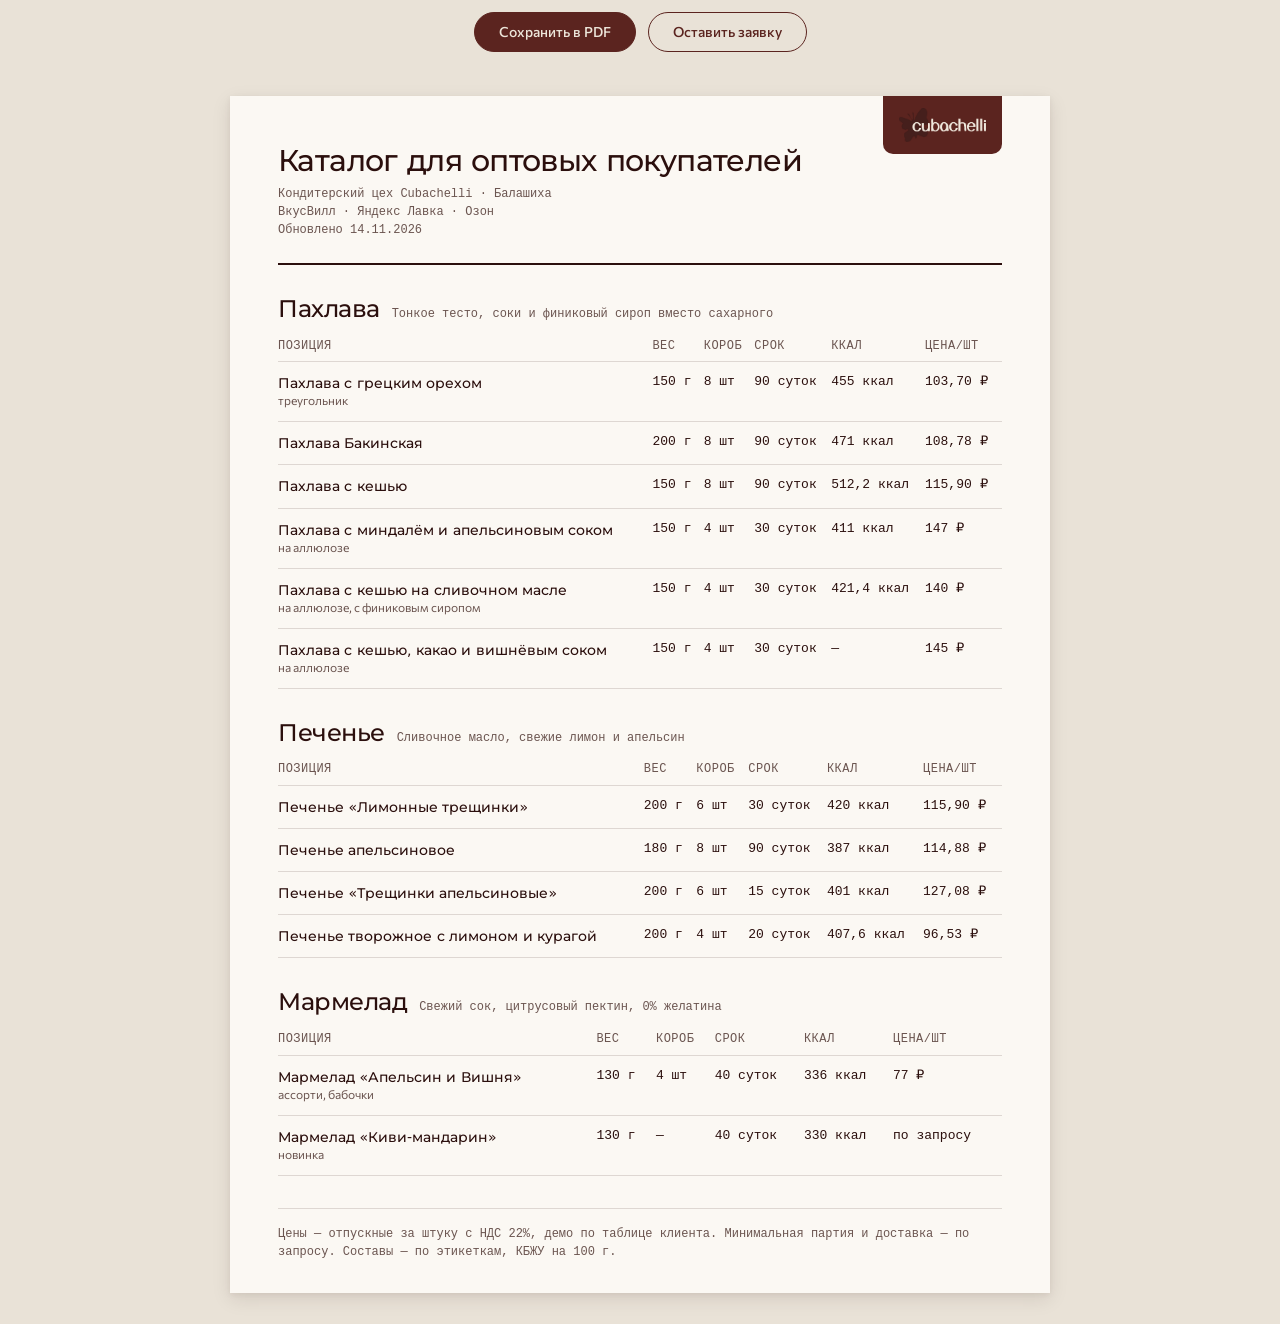
==== catalog.html @ 95d5a3da "Демо-сайт Cubachelli: опт пахлавы, печенья и мармелада Одностраничник для оптовиков: бабочка на перв" ====
<!doctype html>
<html lang="ru">
<head>
<meta charset="utf-8">
<meta name="viewport" content="width=device-width, initial-scale=1">
<title>Каталог Cubachelli — опт</title>
<meta name="robots" content="noindex, nofollow">
<link rel="stylesheet" href="css/style.css?v=1">
<style>
  /* Каталог для печати и PDF: собирается из того же data.js, что и сайт */
  body{background:#e9e2d7}
  .sheet{max-width:820px;margin:var(--s6) auto;background:var(--paper);box-shadow:var(--sh-2);padding:var(--s7) var(--s7) var(--s6)}
  .cat-head{display:flex;justify-content:space-between;align-items:flex-start;gap:var(--s5);padding-bottom:var(--s5);border-bottom:2px solid var(--ink);margin-bottom:var(--s5)}
  .cat-logo{background:var(--wine);padding:var(--s3) var(--s4);border-radius:0 0 10px 10px;margin-top:calc(-1 * var(--s7))}
  .cat-logo img{height:34px;width:auto}
  .cat-head h1{font-size:30px;line-height:1.1;margin-bottom:var(--s2)}
  .cat-head p{font:400 12px/1.5 var(--f-mono);color:var(--muted)}
  .cat-group{margin-top:var(--s6);break-inside:avoid-page}
  .cat-group h2{font-size:24px;display:flex;align-items:baseline;gap:var(--s3);margin-bottom:var(--s2)}
  .cat-group h2 small{font:400 12px/1.4 var(--f-mono);color:var(--muted);letter-spacing:0}
  table{width:100%;border-collapse:collapse;font-size:13px}
  th{font:500 12px/1.2 var(--f-mono);letter-spacing:.04em;text-transform:uppercase;color:var(--muted);text-align:left;padding:var(--s2) var(--s2) var(--s2) 0;border-bottom:1px solid var(--line)}
  td{padding:var(--s3) var(--s2) var(--s3) 0;border-bottom:1px solid var(--line);vertical-align:top}
  td.n{font:500 14px/1.3 var(--f-display)} td.n small{display:block;font:400 12px/1.4 var(--f-text);color:var(--muted)}
  td.m{font:400 13px/1.3 var(--f-mono);white-space:nowrap}
  .cat-foot{margin-top:var(--s6);padding-top:var(--s4);border-top:1px solid var(--line);font:400 12px/1.5 var(--f-mono);color:var(--muted)}
  .bar{position:sticky;top:0;z-index:5;display:flex;gap:var(--s3);justify-content:center;padding:var(--s3);background:rgba(233,226,215,.92);backdrop-filter:blur(8px)}
  @media (max-width:640px){.sheet{margin:0;padding:var(--s7) var(--s4) var(--s5)} td.hide-s,th.hide-s{display:none}}
  @media print{
    @page{size:A4;margin:12mm}
    body{background:#fff}.bar{display:none}.sheet{box-shadow:none;margin:0;max-width:none;padding:0}
    .cat-logo{margin-top:0;-webkit-print-color-adjust:exact;print-color-adjust:exact}
  }
</style>
</head>
<body>
<div class="bar"><button class="btn btn--small" type="button" onclick="print()">Сохранить в PDF</button><a class="btn btn--small btn--ghost" href="index.html#zayavka">Оставить заявку</a></div>
<main class="sheet">
  <header class="cat-head">
    <div>
      <h1>Каталог для оптовых покупателей</h1>
      <p>Кондитерский цех Cubachelli · Балашиха<br>ВкусВилл · Яндекс Лавка · Озон<br>Обновлено <span data-updated></span></p>
    </div>
    <div class="cat-logo"><img src="img/logo-cubachelli.webp" width="977" height="382" alt="Cubachelli"></div>
  </header>
  <div id="cat"></div>
  <p class="cat-foot">Цены — отпускные за штуку с НДС 22%, демо по таблице клиента. Минимальная партия и доставка — по запросу. Составы — по этикеткам, КБЖУ на 100 г.</p>
</main>
<script src="js/data.js?v=2"></script>
<script>
(() => {
  const D = window.CB_DATA, esc = s => String(s).replace(/[&<>"]/g, c => ({'&':'&amp;','<':'&lt;','>':'&gt;','"':'&quot;'}[c]));
  const rub = n => n ? n.toLocaleString('ru-RU',{minimumFractionDigits:n%1?2:0,maximumFractionDigits:2}) + ' ₽' : 'по запросу';
  document.querySelectorAll('[data-updated]').forEach(e => e.textContent = D.updated);
  document.getElementById('cat').innerHTML = D.groups.map(g => {
    const rows = D.products.filter(p => p.group === g.id).map(p => `<tr>
      <td class="n">${esc(p.name)}${p.sub ? `<small>${esc(p.sub)}</small>` : ''}</td>
      <td class="m">${esc(p.weight)}</td><td class="m">${p.box ? p.box + ' шт' : '—'}</td><td class="m">${esc(p.shelf)}</td>
      <td class="m hide-s">${esc(p.kbju ? p.kbju.split(' · ').pop() : '—')}</td><td class="m">${rub(p.price)}</td></tr>`).join('');
    return `<section class="cat-group"><h2>${esc(g.name)} <small>${esc(g.note)}</small></h2>
      <table><thead><tr><th>Позиция</th><th>Вес</th><th>Короб</th><th>Срок</th><th class="hide-s">ккал</th><th>Цена/шт</th></tr></thead><tbody>${rows}</tbody></table></section>`;
  }).join('');
})();
</script>
</body>
</html>
---- css/style.css ----
/* Cubachelli — демо. Система: бумага-крем + одно «чернило» бордо бренда + крафт.
   Шрифты: Montserrat (заголовки, геометрия как у логотипа), Commissioner (текст), IBM Plex Mono (этикетки, вес, цены). */

@font-face{font-family:"MA";src:url(../fonts/montserrat-cyrillic-500-normal.woff2) format("woff2");font-weight:500;font-style:normal;font-display:swap;unicode-range:U+0301,U+0400-045F,U+0490-0491,U+04B0-04B1,U+2116}
@font-face{font-family:"MA";src:url(../fonts/montserrat-latin-500-normal.woff2) format("woff2");font-weight:500;font-style:normal;font-display:swap;unicode-range:U+0000-00FF,U+0131,U+0152-0153,U+02BB-02BC,U+02C6,U+02DA,U+02DC,U+2000-206F,U+20AC,U+2122,U+2191,U+2193,U+2212,U+2215,U+FEFF,U+FFFD}
@font-face{font-family:"MA";src:url(../fonts/montserrat-cyrillic-600-normal.woff2) format("woff2");font-weight:600;font-style:normal;font-display:swap;unicode-range:U+0301,U+0400-045F,U+0490-0491,U+04B0-04B1,U+2116}
@font-face{font-family:"MA";src:url(../fonts/montserrat-latin-600-normal.woff2) format("woff2");font-weight:600;font-style:normal;font-display:swap;unicode-range:U+0000-00FF,U+0131,U+0152-0153,U+02BB-02BC,U+02C6,U+02DA,U+02DC,U+2000-206F,U+20AC,U+2122,U+2191,U+2193,U+2212,U+2215,U+FEFF,U+FFFD}
@font-face{font-family:"MA";src:url(../fonts/montserrat-cyrillic-500-italic.woff2) format("woff2");font-weight:500;font-style:italic;font-display:swap;unicode-range:U+0301,U+0400-045F,U+0490-0491,U+04B0-04B1,U+2116}
@font-face{font-family:"MA";src:url(../fonts/montserrat-latin-500-italic.woff2) format("woff2");font-weight:500;font-style:italic;font-display:swap;unicode-range:U+0000-00FF,U+0131,U+0152-0153,U+02BB-02BC,U+02C6,U+02DA,U+02DC,U+2000-206F,U+20AC,U+2122,U+2191,U+2193,U+2212,U+2215,U+FEFF,U+FFFD}
@font-face{font-family:"CM";src:url(../fonts/commissioner-cyrillic-400-normal.woff2) format("woff2");font-weight:400;font-display:swap;unicode-range:U+0301,U+0400-045F,U+0490-0491,U+04B0-04B1,U+2116}
@font-face{font-family:"CM";src:url(../fonts/commissioner-latin-400-normal.woff2) format("woff2");font-weight:400;font-display:swap;unicode-range:U+0000-00FF,U+0131,U+0152-0153,U+02BB-02BC,U+02C6,U+02DA,U+02DC,U+2000-206F,U+20AC,U+2122,U+2191,U+2193,U+2212,U+2215,U+FEFF,U+FFFD}
@font-face{font-family:"CM";src:url(../fonts/commissioner-cyrillic-500-normal.woff2) format("woff2");font-weight:500;font-display:swap;unicode-range:U+0301,U+0400-045F,U+0490-0491,U+04B0-04B1,U+2116}
@font-face{font-family:"CM";src:url(../fonts/commissioner-latin-500-normal.woff2) format("woff2");font-weight:500;font-display:swap;unicode-range:U+0000-00FF,U+0131,U+0152-0153,U+02BB-02BC,U+02C6,U+02DA,U+02DC,U+2000-206F,U+20AC,U+2122,U+2191,U+2193,U+2212,U+2215,U+FEFF,U+FFFD}
@font-face{font-family:"PM";src:url(../fonts/ibm-plex-mono-cyrillic-400-normal.woff2) format("woff2");font-weight:400;font-display:swap;unicode-range:U+0301,U+0400-045F,U+0490-0491,U+04B0-04B1,U+2116}
@font-face{font-family:"PM";src:url(../fonts/ibm-plex-mono-latin-400-normal.woff2) format("woff2");font-weight:400;font-display:swap;unicode-range:U+0000-00FF,U+0131,U+0152-0153,U+02BB-02BC,U+02C6,U+02DA,U+02DC,U+2000-206F,U+20AC,U+2122,U+2191,U+2193,U+2212,U+2215,U+FEFF,U+FFFD}
@font-face{font-family:"PM";src:url(../fonts/ibm-plex-mono-cyrillic-500-normal.woff2) format("woff2");font-weight:500;font-display:swap;unicode-range:U+0301,U+0400-045F,U+0490-0491,U+04B0-04B1,U+2116}
@font-face{font-family:"PM";src:url(../fonts/ibm-plex-mono-latin-500-normal.woff2) format("woff2");font-weight:500;font-display:swap;unicode-range:U+0000-00FF,U+0131,U+0152-0153,U+02BB-02BC,U+02C6,U+02DA,U+02DC,U+2000-206F,U+20AC,U+2122,U+2191,U+2193,U+2212,U+2215,U+FEFF,U+FFFD}

:root{
  /* цвет: бумага, чернило, крафт. Акцент один — бордо бренда */
  --bg:#f3ede4; --paper:#fbf8f3; --kraft:#cdb08a; --kraft-dim:#e4d4bd;
  --ink:#2b0f0d; --muted:#6b5550; --line:rgba(43,15,13,.14);
  --wine:#5b241f; --wine-hover:#6e2d27; --wine-deep:#2e0b09;
  --cream:#ece5d9; --cream-dim:rgba(236,229,217,.74); --cream-line:rgba(236,229,217,.18);

  --s1:4px; --s2:8px; --s3:12px; --s4:16px; --s5:24px; --s6:32px; --s7:48px; --s8:64px; --s9:96px; --s10:160px;
  --m-x:clamp(16px,4vw,48px); --gap:clamp(12px,1.6vw,24px); --wrap:1240px;

  --r-card:14px; --r-btn:999px;
  --sh-1:0 1px 2px rgba(43,15,13,.06),0 2px 8px rgba(43,15,13,.05);
  --sh-2:0 6px 18px rgba(43,15,13,.10),0 2px 6px rgba(43,15,13,.06);
  --sh-3:0 24px 48px rgba(43,15,13,.18);

  --f-display:"MA","Montserrat",system-ui,sans-serif;
  --f-text:"CM","Commissioner",system-ui,-apple-system,"Segoe UI",sans-serif;
  --f-mono:"PM","IBM Plex Mono",ui-monospace,"Consolas",monospace;
  --t-h1:clamp(34px,4.2vw,58px); --t-h2:clamp(28px,3.6vw,50px); --t-body:clamp(16px,1.1vw,18px);

  --e:cubic-bezier(.22,.61,.36,1); --d-fast:150ms; --d-base:250ms; --d-slow:500ms;
}

*,*::before,*::after{box-sizing:border-box}
html{-webkit-text-size-adjust:100%;scroll-behavior:smooth;scroll-padding-top:80px}
body{margin:0;background:var(--bg);color:var(--ink);font:400 var(--t-body)/1.6 var(--f-text);-webkit-font-smoothing:antialiased;overflow-x:hidden}
img,video{display:block;max-width:100%}
a{color:inherit}
button{font:inherit;color:inherit;cursor:pointer}
h1,h2,h3{font-family:var(--f-display);font-weight:500;margin:0;letter-spacing:-.02em;text-wrap:balance}
h2{font-size:var(--t-h2);line-height:1.06}
h2 em,h1 em{font-style:italic;color:var(--wine)}
p{margin:0}
.defs{position:absolute;width:0;height:0;overflow:hidden}
.wrap{max-width:var(--wrap);margin:0 auto;padding:0 var(--m-x)}
.kicker{font:500 12px/1.4 var(--f-mono);letter-spacing:.08em;text-transform:uppercase;color:var(--muted);margin-bottom:var(--s4)}
.kicker--light{color:var(--cream-dim)}
.sec-head{margin-bottom:var(--s7)}
.sec-head--row{display:flex;flex-wrap:wrap;gap:var(--s4) var(--s6);align-items:flex-end;justify-content:space-between}
:focus-visible{outline:2px solid var(--wine);outline-offset:3px;border-radius:6px}

/* знак-бабочка из логотипа, окрашивается цветом текста */
.mark{display:inline-block;width:1.05em;height:1.15em;vertical-align:-.2em;margin-right:.45em;background:currentColor;
  -webkit-mask:url(../img/mark.png) center/contain no-repeat;mask:url(../img/mark.png) center/contain no-repeat}

/* кнопки */
.btn{display:inline-flex;align-items:center;justify-content:center;gap:var(--s2);min-height:52px;padding:0 var(--s6);border-radius:var(--r-btn);
  background:var(--wine);color:var(--cream);border:1px solid var(--wine);font:500 16px/1 var(--f-text);text-decoration:none;
  transition:background var(--d-base) var(--e),transform var(--d-fast) var(--e),box-shadow var(--d-base) var(--e)}
.btn:hover{background:var(--wine-hover);box-shadow:var(--sh-2)}
.btn:active{transform:translateY(1px)}
.btn--ghost{background:transparent;color:var(--wine)}
.btn--ghost:hover{background:rgba(91,36,31,.07);box-shadow:none}
.btn--small{min-height:40px;padding:0 var(--s5);font-size:14px}
.btn--light{background:var(--cream);color:var(--wine);border-color:var(--cream)}
.btn--light:hover{background:#fff}
.btn--wide{width:100%}

/* шапка: логотип висит ярлыком, как этикетка на крафт-коробке */
.top{position:sticky;top:0;z-index:40;background:rgba(243,237,228,.86);-webkit-backdrop-filter:saturate(1.2) blur(12px);backdrop-filter:saturate(1.2) blur(12px);border-bottom:1px solid transparent;transition:border-color var(--d-base)}
.top.is-scrolled{border-bottom-color:var(--line)}
.top__in{max-width:var(--wrap);margin:0 auto;padding:0 var(--m-x);height:68px;display:flex;align-items:center;gap:var(--s5)}
.label-logo{align-self:flex-start;background:var(--wine);padding:var(--s5) var(--s4) var(--s3);border-radius:0 0 10px 10px;box-shadow:var(--sh-1)}
.label-logo img{height:40px;width:auto}
.nav{display:none;gap:var(--s6);margin-left:auto}
.nav a{font:500 15px/1 var(--f-text);text-decoration:none;color:var(--ink);padding:var(--s2) 0;background:linear-gradient(var(--wine),var(--wine)) 0 100%/0 1px no-repeat;transition:background-size var(--d-base) var(--e)}
.nav a:hover{background-size:100% 1px}
.top .btn--small{margin-left:auto;white-space:nowrap}
@media (max-width:420px){
  .label-logo{padding:var(--s4) var(--s3) var(--s2)}
  .label-logo img{height:32px}
  .top .btn--small{padding:0 var(--s4)}
  .hero{padding-top:var(--s4);gap:var(--s5)}
}
.burger{display:inline-grid;place-content:center;gap:6px;width:44px;height:44px;border:0;background:none;padding:0}
.burger span{display:block;width:22px;height:1.5px;background:var(--ink);transition:transform var(--d-base) var(--e)}
.burger[aria-expanded="true"] span:first-child{transform:translateY(3.75px) rotate(45deg)}
.burger[aria-expanded="true"] span:last-child{transform:translateY(-3.75px) rotate(-45deg)}
.mnav{display:grid;padding:var(--s2) var(--m-x) var(--s5);border-top:1px solid var(--line)}
.mnav[hidden]{display:none}
.mnav a{padding:var(--s4) 0;border-bottom:1px solid var(--line);font:500 20px/1.2 var(--f-display);text-decoration:none}
@media (min-width:960px){
  .nav{display:flex}
  .top .btn--small{margin-left:var(--s5)}
  .burger,.mnav{display:none!important}
}

/* первый экран */
.hero{max-width:var(--wrap);margin:0 auto;padding:var(--s5) var(--m-x) var(--s8);display:grid;gap:var(--s6)}
.hero__wing{order:-1;margin:0;position:relative;padding-bottom:var(--s5)}
.wing{clip-path:url(#wing);aspect-ratio:5/5.4;background:var(--wine)}
.wing--r{clip-path:url(#wing-r)}
.wing img,.wing video{width:100%;height:100%;object-fit:cover}
/* бабочка: большое крыло с фото + малое бордовое крыло, как знак в логотипе */
.fly{position:relative;width:min(54%,300px);margin:0 12% 0 auto;filter:drop-shadow(0 18px 28px rgba(43,15,13,.18))}
@media (min-width:600px){.fly{width:min(62%,420px);margin-right:8%}}
.fly::before{content:"";position:absolute;width:55%;aspect-ratio:5/5.4;left:-30.2%;top:28.3%;background:var(--wine);clip-path:url(#wing-r)}
.fly .wing{position:relative}
.hero__cap{position:absolute;left:50%;bottom:0;transform:translateX(-50%);white-space:nowrap;background:var(--paper);color:var(--wine);
  font:500 12px/1 var(--f-mono);letter-spacing:.08em;text-transform:uppercase;padding:var(--s3) var(--s4);border-radius:var(--r-btn);box-shadow:var(--sh-2)}
.hero__title{font-size:var(--t-h1);line-height:1.02;font-weight:500;margin-bottom:var(--s5);text-wrap:pretty;max-width:13em}
.hero__lead{font-size:clamp(17px,1.35vw,20px);color:var(--muted);max-width:34em;margin-bottom:var(--s6)}
.hero__cta{display:flex;flex-wrap:wrap;gap:var(--s3);margin-bottom:var(--s7)}
.hero__cta .btn{flex:1 1 220px}
.hero__facts{display:grid;grid-template-columns:repeat(3,1fr);margin:0;border-top:1px solid var(--line)}
.hero__facts div{padding:var(--s4) var(--s3) 0 0}
.hero__facts div+div{padding-left:var(--s4);border-left:1px solid var(--line)}
.hero__facts dt{font:400 11px/1.3 var(--f-mono);letter-spacing:.08em;text-transform:uppercase;color:var(--muted)}
.hero__facts dd{margin:var(--s1) 0 0;font:500 clamp(17px,1.6vw,22px)/1.2 var(--f-display)}
@media (min-width:960px){
  .hero{grid-template-columns:1.05fr .95fr;align-items:center;gap:var(--s8);min-height:calc(100svh - 68px);padding-top:var(--s6);padding-bottom:var(--s8)}
  .hero__wing{order:0}
  .fly{width:min(80%,520px);margin-right:4%}
  .hero__cta .btn{flex:0 0 auto}
}

/* бегущая лента фактов */
.ticker{background:var(--wine);color:var(--cream);overflow:hidden;padding:var(--s4) 0;border-block:1px solid var(--wine-deep)}
.ticker__track{display:flex;width:max-content;animation:tick 48s linear infinite}
.ticker:hover .ticker__track{animation-play-state:paused}
.ticker span{font:500 13px/1 var(--f-mono);letter-spacing:.1em;text-transform:uppercase;white-space:nowrap;display:inline-flex;align-items:center}
.ticker span::after{content:"";width:14px;height:15px;margin:0 var(--s6);background:var(--kraft);-webkit-mask:url(../img/mark.png) center/contain no-repeat;mask:url(../img/mark.png) center/contain no-repeat}
@keyframes tick{to{transform:translateX(-50%)}}

/* сети: полочные ценники */
.proof{padding:var(--s9) 0}
.tags{display:grid;grid-template-columns:1fr;gap:var(--gap)}
@media (min-width:600px){.tags{grid-template-columns:repeat(2,1fr)}}
@media (min-width:1100px){.tags{grid-template-columns:repeat(4,1fr)}}
.tag{position:relative;display:flex;flex-direction:column;gap:var(--s1);padding:var(--s6) var(--s5) var(--s5);background:var(--paper);border-radius:var(--r-card);text-decoration:none;box-shadow:var(--sh-1);
  transition:transform var(--d-base) var(--e),box-shadow var(--d-base) var(--e)}
.tag::before{content:"";position:absolute;top:12px;left:var(--s5);right:var(--s5);height:2px;background:radial-gradient(circle,var(--line) 1px,transparent 1.4px) 0 0/8px 2px repeat-x}
a.tag:hover{transform:translateY(-3px);box-shadow:var(--sh-2)}
.tag__shop{font:500 12px/1.3 var(--f-mono);letter-spacing:.08em;text-transform:uppercase;color:var(--wine);margin-bottom:var(--s3)}
.tag__num,.tag__big{font:500 clamp(48px,5vw,64px)/1 var(--f-display);letter-spacing:-.03em;color:var(--ink)}
.tag__num::after{content:"★";font-size:.36em;vertical-align:.95em;margin-left:.15em;color:var(--wine)}
.tag__meta{font:400 12px/1.4 var(--f-mono);color:var(--muted)}
.tag__name{margin-top:var(--s4);padding-top:var(--s4);border-top:1px solid var(--line);font-size:15px;line-height:1.45}
.tag__go{margin-top:auto;padding-top:var(--s4);font:500 13px/1 var(--f-text);color:var(--wine)}

/* кто мы */
.story{background:var(--wine);color:var(--cream);padding:var(--s9) 0}
.story__in{display:grid;gap:var(--s7)}
.story__media{margin:0;max-width:440px;width:100%;justify-self:center}
.story__media img{width:100%;aspect-ratio:4/5;object-fit:cover;object-position:50% 88%;border-radius:var(--r-card)}
.line-card[data-line="marmelad"] img{object-position:50% 85%}
.story__media figcaption{margin-top:var(--s3);font:400 12px/1.4 var(--f-mono);letter-spacing:.04em;color:var(--cream-dim)}

.quote{margin:0 0 var(--s7)}
.quote p{font:500 clamp(20px,2vw,28px)/1.38 var(--f-display);letter-spacing:-.01em;margin-bottom:var(--s4)}
.quote p+p{color:var(--cream-dim)}
.quote footer{font:400 13px/1.4 var(--f-mono);letter-spacing:.02em;color:var(--cream-dim);margin-top:var(--s5)}
.story__facts{list-style:none;margin:0;padding:0;display:grid;gap:var(--s4)}
.story__facts li{padding-top:var(--s4);border-top:1px solid var(--cream-line);color:var(--cream-dim);font-size:16px}
.story__facts b{display:block;color:var(--cream);font:500 18px/1.3 var(--f-display);margin-bottom:var(--s1)}
@media (min-width:960px){
  .story__in{grid-template-columns:.8fr 1.2fr;align-items:center;gap:var(--s9)}
  .story__facts{grid-template-columns:1fr 1fr;gap:var(--s6)}
}

/* ассортимент */
.catalog{padding:var(--s9) 0}
.link-pdf{font:500 15px/1.3 var(--f-text);color:var(--wine);text-decoration:none;border-bottom:1px solid rgba(91,36,31,.35);padding-bottom:2px}
.link-pdf:hover{border-bottom-color:var(--wine)}
.groups{display:flex;gap:var(--s2);overflow-x:auto;scroll-padding-inline:var(--m-x);scrollbar-width:none;margin:0 calc(-1 * var(--m-x)) var(--s6);padding:0 var(--m-x) var(--s1)}
.groups::-webkit-scrollbar{display:none}
.groups button{flex:0 0 auto;min-height:44px;padding:0 var(--s5);border-radius:var(--r-btn);border:1px solid var(--line);background:transparent;font:500 13px/1 var(--f-mono);letter-spacing:.06em;text-transform:uppercase;transition:background var(--d-base),color var(--d-base),border-color var(--d-base)}
.groups button:hover{border-color:var(--wine)}
.groups button[aria-selected="true"]{background:var(--wine);color:var(--cream);border-color:var(--wine)}
.lines{display:grid;gap:var(--gap);margin-bottom:var(--gap)}
.lines:empty,.lines.is-empty{display:none}
.line-card{margin:0;position:relative;border-radius:var(--r-card);overflow:hidden;min-height:220px;background:var(--wine)}
.line-card img{position:absolute;inset:0;width:100%;height:100%;object-fit:cover}
.line-card figcaption{position:absolute;left:0;right:0;bottom:0;padding:var(--s7) var(--s5) var(--s5);color:var(--cream);font-size:15px;line-height:1.45;background:linear-gradient(transparent,rgba(46,11,9,.82))}
.line-card figcaption b{display:block;font:500 clamp(26px,2.6vw,36px)/1.05 var(--f-display);letter-spacing:-.02em;margin-bottom:var(--s1)}
.line-card[hidden]{display:none}
@media (min-width:700px){.lines{grid-template-columns:1.25fr .75fr}.lines.is-single{grid-template-columns:1fr}.line-card{min-height:300px}}

.grid{display:grid;grid-template-columns:1fr;gap:var(--gap)}
@media (min-width:600px){.grid{grid-template-columns:repeat(2,1fr)}}
@media (min-width:1000px){.grid{grid-template-columns:repeat(3,1fr)}}
.grid__note{margin-top:var(--s5);font:400 13px/1.5 var(--f-mono);color:var(--muted)}

/* этикетка товара: лицо и оборот в одной ячейке */
.label{position:relative;perspective:1400px}
.label__face{height:100%;display:flex;flex-direction:column;background:var(--paper);border-radius:var(--r-card);padding:var(--s5);box-shadow:var(--sh-1);
  backface-visibility:hidden;-webkit-backface-visibility:hidden;transition:transform var(--d-slow) var(--e),box-shadow var(--d-base) var(--e);position:relative}
.label__face::before{content:"";position:absolute;inset:6px;border:1px dashed rgba(43,15,13,.12);border-radius:10px;pointer-events:none}
.label__back{position:absolute;inset:0;overflow:auto;overscroll-behavior:contain;transform:rotateY(180deg)}
.label.is-flipped .label__front{transform:rotateY(-180deg)}
.label.is-flipped .label__back{transform:rotateY(0)}
.label:hover .label__face{box-shadow:var(--sh-2)}
.label__top{display:flex;justify-content:space-between;align-items:center;gap:var(--s3);font:500 11px/1.3 var(--f-mono);letter-spacing:.08em;text-transform:uppercase;color:var(--muted);margin-bottom:var(--s5)}
.label__brand{display:inline-flex;align-items:center;color:var(--wine)}
.label__tag{background:var(--wine);color:var(--cream);padding:5px 9px;border-radius:var(--r-btn);letter-spacing:.04em;white-space:nowrap}
.label__name{font:500 clamp(21px,1.7vw,24px)/1.15 var(--f-display);letter-spacing:-.015em}
.label__sub{font:500 italic 15px/1.3 var(--f-display);color:var(--wine);margin-top:var(--s1)}
.label__line{margin-top:var(--s3);color:var(--muted);font-size:15px;line-height:1.5}
.spec{display:grid;grid-template-columns:repeat(3,1fr);margin:var(--s5) 0 var(--s4);border-block:1px solid var(--line)}
.spec div{padding:var(--s3) var(--s2) var(--s3) 0}
.spec div+div{padding-left:var(--s3);border-left:1px solid var(--line)}
.spec dt{font:400 12px/1.2 var(--f-mono);letter-spacing:.03em;text-transform:uppercase;color:var(--muted)}
.spec dd{margin:var(--s1) 0 0;font:500 15px/1.2 var(--f-mono)}
.label__price{font:500 15px/1.3 var(--f-mono);margin-top:auto;margin-bottom:var(--s4)}
.label__price small{font-size:12px;color:var(--muted);margin-left:var(--s1)}
.label__actions{display:grid;grid-template-columns:1fr 1fr;gap:var(--s2)}
.label__actions button{min-height:44px;border-radius:var(--r-btn);border:1px solid var(--wine);background:transparent;color:var(--wine);font:500 14px/1 var(--f-text);transition:background var(--d-base),color var(--d-base)}
.label__actions button:hover{background:rgba(91,36,31,.07)}
.label__actions .add{background:var(--wine);color:var(--cream)}
.label__actions .add:hover{background:var(--wine-hover)}
.label__actions .add.is-in{background:var(--kraft-dim);color:var(--ink);border-color:var(--kraft)}
.label__back h4{margin:0 0 var(--s2);font:500 11px/1.3 var(--f-mono);letter-spacing:.08em;text-transform:uppercase;color:var(--muted)}
.label__back p{font-size:13.5px;line-height:1.5;margin-bottom:var(--s4)}
.label__back .kb{font:500 13px/1.4 var(--f-mono)}
.label__back a{color:var(--wine);font-size:14px}
.label__back .label__actions{margin-top:auto}

/* фраза с открытки */
.phrase{padding:var(--s9) var(--m-x);text-align:center;background:var(--paper)}
.phrase p{max-width:22em;margin:0 auto;font:500 italic clamp(24px,3.2vw,42px)/1.25 var(--f-display);color:var(--wine);letter-spacing:-.015em;text-wrap:balance}
.phrase .mark{display:block;margin:0 auto var(--s5);width:34px;height:37px}
.phrase small{display:block;margin-top:var(--s5);font:400 12px/1.4 var(--f-mono);letter-spacing:.02em;color:var(--muted)}

/* производство */
.make{padding:var(--s9) 0;background:var(--paper)}
.steps{display:grid;grid-auto-flow:column;grid-auto-columns:78%;gap:var(--gap);overflow-x:auto;scroll-snap-type:x mandatory;scroll-padding-inline:var(--m-x);scrollbar-width:none;margin:0 calc(-1 * var(--m-x));padding:0 var(--m-x) var(--s2)}
.steps::-webkit-scrollbar{display:none}
.step{margin:0;scroll-snap-align:start}
.step__v{aspect-ratio:4/5;border-radius:var(--r-card);overflow:hidden;background:var(--kraft-dim)}
.step__v video{width:100%;height:100%;object-fit:cover}
.step figcaption{padding-top:var(--s4);font-size:15px;color:var(--muted);line-height:1.5}
.step figcaption b{display:block;font:500 20px/1.2 var(--f-display);color:var(--ink);margin-bottom:var(--s1)}
.step__n{display:block;font:500 11px/1 var(--f-mono);letter-spacing:.1em;color:var(--wine);margin-bottom:var(--s3)}
@media (min-width:900px){.steps{grid-auto-flow:row;grid-template-columns:repeat(4,1fr);overflow:visible;margin:0;padding:0}}

/* опт */
.opt{background:var(--wine-deep);color:var(--cream);padding:var(--s9) 0}
.opt .wrap{display:grid;gap:var(--s7)}
.opt .sec-head{margin-bottom:0}
.opt h2 em{color:var(--kraft)}
.perks{list-style:none;margin:0;padding:0;display:grid;gap:0}
.perks li{padding:var(--s5) 0;border-top:1px solid var(--cream-line);color:var(--cream-dim);font-size:16px;line-height:1.5}
.perks b{display:block;color:var(--cream);font:500 19px/1.3 var(--f-display);margin-bottom:var(--s1)}
.perks__k{display:inline-block;font:500 12px/1 var(--f-mono);letter-spacing:.08em;text-transform:uppercase;color:var(--wine-deep);background:var(--kraft);padding:6px 10px;border-radius:var(--r-btn);margin-bottom:var(--s3)}
.opt__photo{margin:0;border-radius:var(--r-card);overflow:hidden;position:relative}
.opt__photo img{width:100%;height:100%;object-fit:cover;aspect-ratio:4/5}
.opt__photo figcaption{position:absolute;left:var(--s3);right:var(--s3);bottom:var(--s3);background:rgba(46,11,9,.78);-webkit-backdrop-filter:blur(8px);backdrop-filter:blur(8px);padding:var(--s3) var(--s4);border-radius:10px;font:400 13px/1.45 var(--f-mono);color:var(--cream)}
@media (min-width:760px){.perks{grid-template-columns:1fr 1fr;column-gap:var(--s7)}}
@media (min-width:1080px){
  .opt .wrap{grid-template-columns:1.5fr 1fr;grid-template-areas:"head head" "perks photo";column-gap:var(--s8)}
  .opt .sec-head{grid-area:head}.perks{grid-area:perks}.opt__photo{grid-area:photo;align-self:start}
}

/* заявка */
.order{padding:var(--s9) 0}
.order__in{display:grid;gap:var(--s7)}
.order__list h2{margin-bottom:var(--s5)}
.order__hint{color:var(--muted);max-width:30em}
.basket{list-style:none;margin:var(--s5) 0 0;padding:0}
.basket li{display:grid;grid-template-columns:1fr auto;gap:var(--s2) var(--s4);align-items:center;padding:var(--s4) 0;border-top:1px solid var(--line)}
.basket .b-name{font:500 16px/1.3 var(--f-display)}
.basket .b-meta{grid-column:1;font:400 12px/1.4 var(--f-mono);color:var(--muted)}
.stepper{grid-row:1/3;grid-column:2;display:inline-flex;align-items:center;border:1px solid var(--line);border-radius:var(--r-btn);background:var(--paper)}
.stepper button{width:40px;height:40px;border:0;background:none;font:500 18px/1 var(--f-mono);color:var(--wine);border-radius:var(--r-btn)}
.stepper button:hover{background:rgba(91,36,31,.07)}
.stepper output{min-width:64px;text-align:center;font:500 14px/1 var(--f-mono)}
.basket__sum{display:grid;grid-template-columns:1fr auto auto;gap:var(--s2) var(--s5);align-items:baseline;padding:var(--s4) 0 0;border-top:2px solid var(--ink)}
.basket__sum span{font:500 12px/1 var(--f-mono);letter-spacing:.08em;text-transform:uppercase}
.basket__sum b{font:500 16px/1 var(--f-mono)}
.basket__sum small{grid-column:1/-1;color:var(--muted);font-size:13px}
.basket__sum[hidden]{display:none}
.form{display:grid;gap:var(--s4);background:var(--paper);padding:var(--s6) var(--s5);border-radius:var(--r-card);box-shadow:var(--sh-1);align-self:start}
.field{display:grid;gap:var(--s2)}
.field span{font:500 12px/1.3 var(--f-mono);letter-spacing:.06em;text-transform:uppercase;color:var(--muted)}
.field i{text-transform:none;letter-spacing:0;font-style:normal}
.field input,.field select,.field textarea{width:100%;min-height:50px;padding:var(--s3) var(--s4);border:1px solid var(--line);border-radius:10px;background:#fff;font:400 16px/1.4 var(--f-text);color:var(--ink);transition:border-color var(--d-base)}
.field textarea{resize:vertical;min-height:96px}
.field input:focus,.field select:focus,.field textarea:focus{outline:none;border-color:var(--wine);box-shadow:0 0 0 3px rgba(91,36,31,.12)}
.field.is-error input,.field.is-error select{border-color:#a3271f}
.check{display:flex;gap:var(--s3);align-items:flex-start;font-size:14px;line-height:1.45;color:var(--muted)}
.check input{width:20px;height:20px;margin:1px 0 0;accent-color:var(--wine);flex:0 0 auto}
.check.is-error{color:#a3271f}
.form__msg{font-size:15px;min-height:1.4em}
.form__msg.ok{color:var(--wine);font-weight:500}
@media (min-width:960px){.order__in{grid-template-columns:1fr 1fr;gap:var(--s9);align-items:start}.form{padding:var(--s7)}}

/* подвал */
.foot{background:var(--wine-deep);color:var(--cream-dim);padding:var(--s9) 0 calc(var(--s8) + env(safe-area-inset-bottom))}
.foot__word{display:block;width:min(100%,520px);aspect-ratio:828/148;height:auto;background:var(--cream);-webkit-mask:url(../img/wordmark.png) left center/contain no-repeat;mask:url(../img/wordmark.png) left center/contain no-repeat;margin-bottom:var(--s8);opacity:.92}
.foot__cols{display:grid;gap:var(--s6)}
.foot__cols p{font-size:15px;margin-bottom:var(--s2)}
.foot__cols a{color:var(--cream)}
.foot .dim{color:var(--cream-dim)}
@media (min-width:760px){.foot__cols{grid-template-columns:repeat(3,1fr)}}

/* плашка заявки на телефоне */
.minibar{position:fixed;left:var(--s3);right:var(--s3);bottom:calc(var(--s3) + env(safe-area-inset-bottom));z-index:50;display:flex;align-items:center;justify-content:space-between;gap:var(--s4);
  background:var(--wine);color:var(--cream);padding:var(--s2) var(--s2) var(--s2) var(--s5);border-radius:var(--r-btn);box-shadow:var(--sh-3);font:500 14px/1.2 var(--f-mono);
  transform:translateY(0);transition:transform var(--d-base) var(--e),opacity var(--d-base)}
.minibar[hidden]{display:flex;transform:translateY(140%);opacity:0;pointer-events:none}
#miniText{white-space:nowrap;overflow:hidden;text-overflow:ellipsis;font-size:13px}
@media (min-width:960px){.minibar{left:auto;right:var(--s6);bottom:var(--s6);width:auto}}

/* окно-заглушка политики */
.dlg{border:0;border-radius:var(--r-card);padding:var(--s6);max-width:min(92vw,420px);background:var(--paper);color:var(--ink);box-shadow:var(--sh-3)}
.dlg::backdrop{background:rgba(46,11,9,.45)}
.dlg p{margin-bottom:var(--s5)}

/* появление блоков — коротко и без прыжков */
.js .rv{opacity:0;transform:translateY(16px);transition:opacity var(--d-slow) var(--e),transform var(--d-slow) var(--e)}
.js .rv.is-in{opacity:1;transform:none}

@media (prefers-reduced-motion:reduce){
  html{scroll-behavior:auto}
  .ticker__track{animation:none;flex-wrap:wrap;width:auto;justify-content:center;row-gap:var(--s2)}
  .ticker span[aria-hidden]{display:none}
  .label__face{transition:none}
  .js .rv{opacity:1;transform:none;transition:none}
}
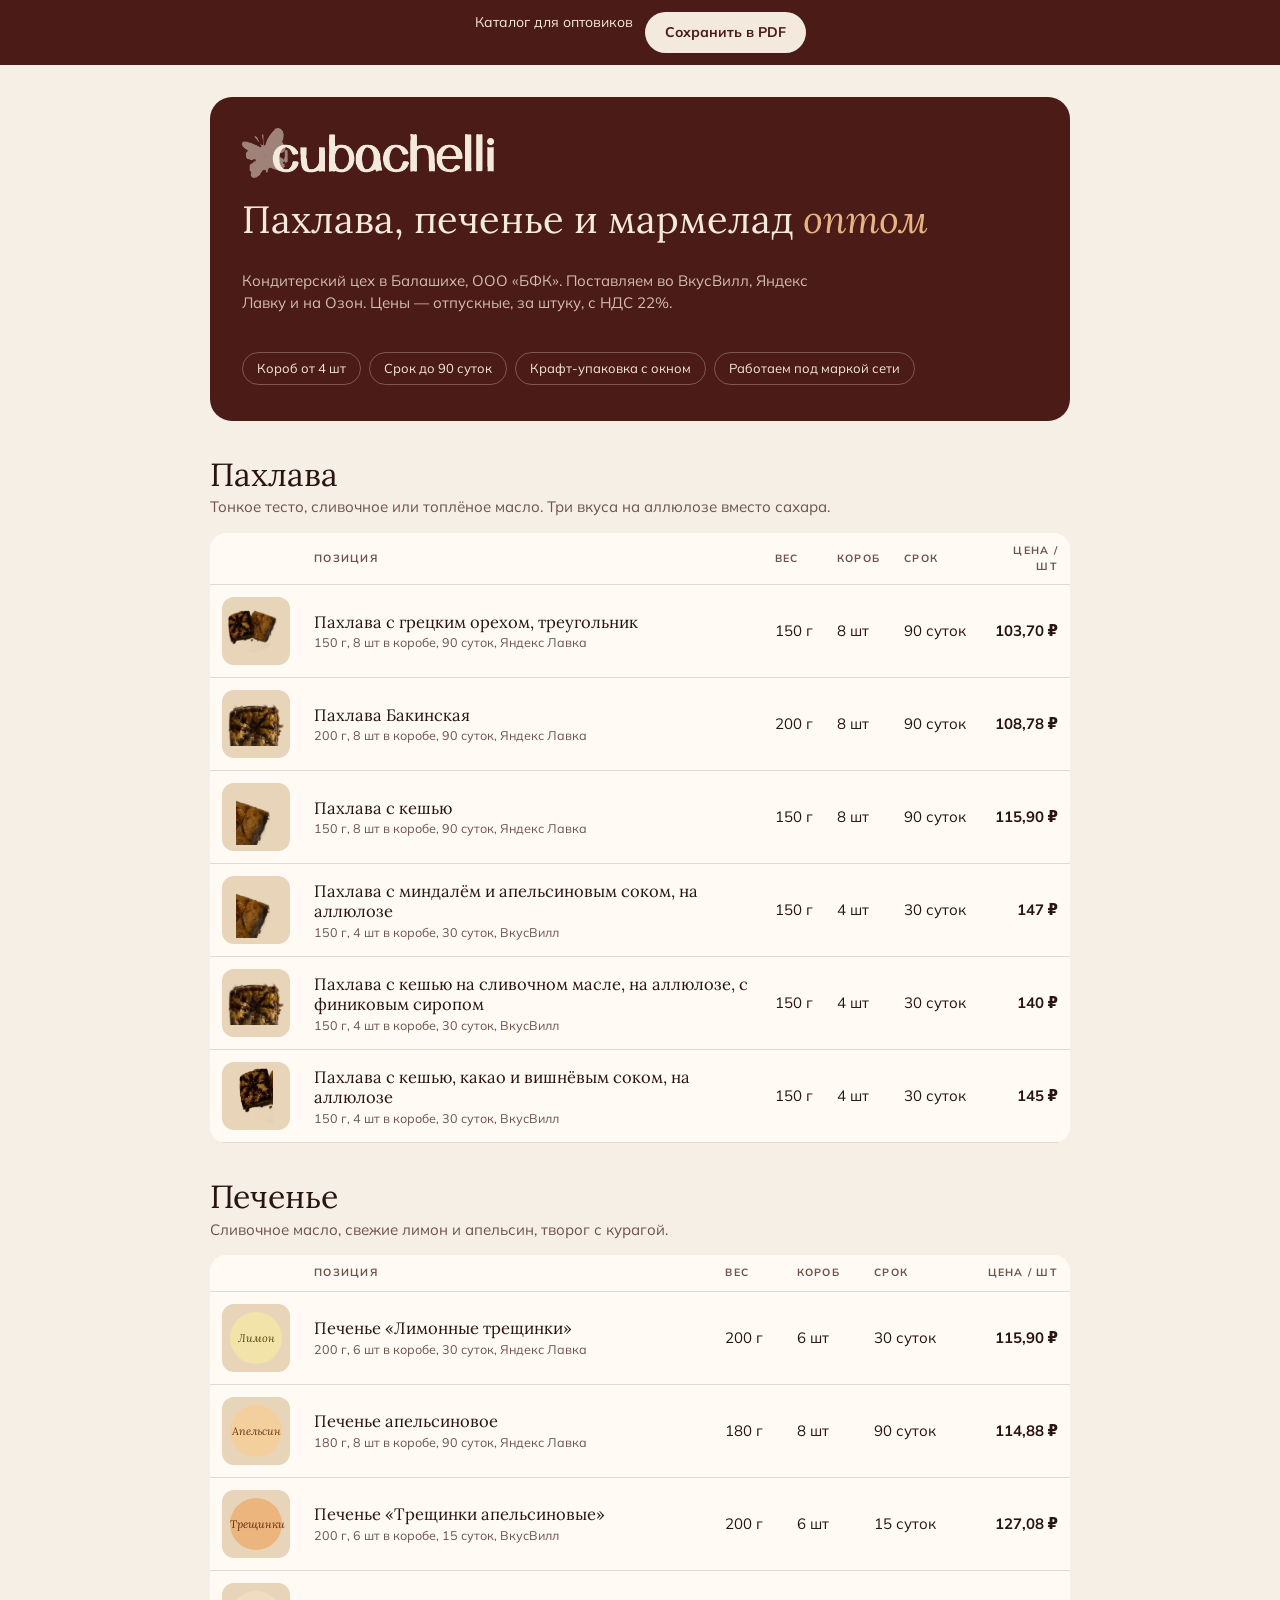
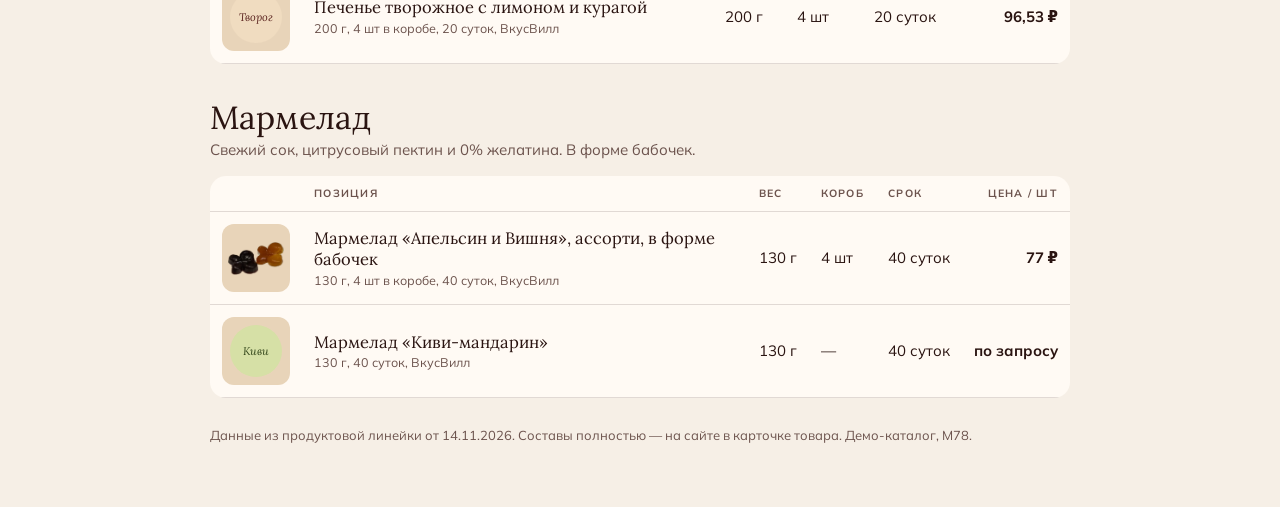
==== commit 95100178: "Демо Cubachelli v3: сайт заново по уровню DOFAMIN и «Пластилина» Старые версии удалены. Бордо бренда" ====
--- a/catalog.html
+++ b/catalog.html
@@ -5,61 +5,87 @@
 <meta name="viewport" content="width=device-width, initial-scale=1">
 <title>Каталог Cubachelli — опт</title>
 <meta name="robots" content="noindex, nofollow">
-<link rel="stylesheet" href="css/style.css?v=1">
+<link rel="icon" href="data:image/svg+xml,%3Csvg xmlns='http://www.w3.org/2000/svg' viewBox='0 0 64 64'%3E%3Crect width='64' height='64' rx='14' fill='%234a1b17'/%3E%3Ctext x='32' y='44' font-family='Georgia,serif' font-size='38' fill='%23f3e9dc' text-anchor='middle'%3Ec%3C/text%3E%3C/svg%3E">
 <style>
-  /* Каталог для печати и PDF: собирается из того же data.js, что и сайт */
-  body{background:#e9e2d7}
-  .sheet{max-width:820px;margin:var(--s6) auto;background:var(--paper);box-shadow:var(--sh-2);padding:var(--s7) var(--s7) var(--s6)}
-  .cat-head{display:flex;justify-content:space-between;align-items:flex-start;gap:var(--s5);padding-bottom:var(--s5);border-bottom:2px solid var(--ink);margin-bottom:var(--s5)}
-  .cat-logo{background:var(--wine);padding:var(--s3) var(--s4);border-radius:0 0 10px 10px;margin-top:calc(-1 * var(--s7))}
-  .cat-logo img{height:34px;width:auto}
-  .cat-head h1{font-size:30px;line-height:1.1;margin-bottom:var(--s2)}
-  .cat-head p{font:400 12px/1.5 var(--f-mono);color:var(--muted)}
-  .cat-group{margin-top:var(--s6);break-inside:avoid-page}
-  .cat-group h2{font-size:24px;display:flex;align-items:baseline;gap:var(--s3);margin-bottom:var(--s2)}
-  .cat-group h2 small{font:400 12px/1.4 var(--f-mono);color:var(--muted);letter-spacing:0}
-  table{width:100%;border-collapse:collapse;font-size:13px}
-  th{font:500 12px/1.2 var(--f-mono);letter-spacing:.04em;text-transform:uppercase;color:var(--muted);text-align:left;padding:var(--s2) var(--s2) var(--s2) 0;border-bottom:1px solid var(--line)}
-  td{padding:var(--s3) var(--s2) var(--s3) 0;border-bottom:1px solid var(--line);vertical-align:top}
-  td.n{font:500 14px/1.3 var(--f-display)} td.n small{display:block;font:400 12px/1.4 var(--f-text);color:var(--muted)}
-  td.m{font:400 13px/1.3 var(--f-mono);white-space:nowrap}
-  .cat-foot{margin-top:var(--s6);padding-top:var(--s4);border-top:1px solid var(--line);font:400 12px/1.5 var(--f-mono);color:var(--muted)}
-  .bar{position:sticky;top:0;z-index:5;display:flex;gap:var(--s3);justify-content:center;padding:var(--s3);background:rgba(233,226,215,.92);backdrop-filter:blur(8px)}
-  @media (max-width:640px){.sheet{margin:0;padding:var(--s7) var(--s4) var(--s5)} td.hide-s,th.hide-s{display:none}}
-  @media print{
-    @page{size:A4;margin:12mm}
-    body{background:#fff}.bar{display:none}.sheet{box-shadow:none;margin:0;max-width:none;padding:0}
-    .cat-logo{margin-top:0;-webkit-print-color-adjust:exact;print-color-adjust:exact}
-  }
+@font-face{font-family:'Lora';font-weight:400;font-display:swap;src:url(fonts/lora-cyrillic-400-normal.woff2) format('woff2');unicode-range:U+0400-045F}
+@font-face{font-family:'Lora';font-weight:400;font-display:swap;src:url(fonts/lora-latin-400-normal.woff2) format('woff2');unicode-range:U+0000-00FF,U+2000-206F}
+@font-face{font-family:'Lora';font-style:italic;font-weight:400;font-display:swap;src:url(fonts/lora-cyrillic-400-italic.woff2) format('woff2');unicode-range:U+0400-045F}
+@font-face{font-family:'Lora';font-style:italic;font-weight:400;font-display:swap;src:url(fonts/lora-latin-400-italic.woff2) format('woff2');unicode-range:U+0000-00FF,U+2000-206F}
+@font-face{font-family:'Mulish';font-weight:400;font-display:swap;src:url(fonts/mulish-cyrillic-400-normal.woff2) format('woff2');unicode-range:U+0400-045F}
+@font-face{font-family:'Mulish';font-weight:400;font-display:swap;src:url(fonts/mulish-latin-400-normal.woff2) format('woff2');unicode-range:U+0000-00FF,U+2000-206F}
+@font-face{font-family:'Mulish';font-weight:700;font-display:swap;src:url(fonts/mulish-cyrillic-700-normal.woff2) format('woff2');unicode-range:U+0400-045F}
+@font-face{font-family:'Mulish';font-weight:700;font-display:swap;src:url(fonts/mulish-latin-700-normal.woff2) format('woff2');unicode-range:U+0000-00FF,U+2000-206F}
+:root{--cream:#f6efe6;--paper:#fffaf4;--ink:#2a1411;--muted:#6c534d;--bordo:#4a1b17;--bordo-2:#5b241f;--on:#f3e9dc;--kraft:#e8d4b9;--line:rgba(42,20,17,.14)}
+*{box-sizing:border-box}
+body{margin:0;background:var(--cream);color:var(--ink);font:15px/1.5 'Mulish',system-ui,sans-serif;-webkit-print-color-adjust:exact;print-color-adjust:exact}
+h1,h2{font-family:'Lora',Georgia,serif;font-weight:400;margin:0;line-height:1.1}
+.bar{position:sticky;top:0;z-index:2;display:flex;justify-content:center;gap:12px;padding:12px;background:var(--bordo);color:var(--on);font-size:14px}
+.bar button{font:inherit;font-weight:700;padding:10px 20px;border:0;border-radius:99px;background:var(--on);color:var(--bordo);cursor:pointer}
+.page{max-width:900px;margin:0 auto;padding:32px 20px 48px}
+.cover{display:grid;gap:14px;padding:36px 32px;border-radius:22px;background:var(--bordo);color:var(--on)}
+.logo{display:flex;align-items:center;height:40px}
+.logo i{display:block;background:currentColor}
+.logo .m{width:46px;height:50px;margin-right:-16px;opacity:.5;-webkit-mask:url(img/mark.png) center/contain no-repeat;mask:url(img/mark.png) center/contain no-repeat}
+.logo .w{height:100%;aspect-ratio:828/149;-webkit-mask:url(img/wordmark.png) center/contain no-repeat;mask:url(img/wordmark.png) center/contain no-repeat}
+.cover h1{font-size:38px;margin-top:12px}
+.cover h1 em{color:#e8b383}
+.cover p{color:#d3bcb0;max-width:40em}
+.cover ul{display:flex;flex-wrap:wrap;gap:8px;margin:8px 0 0;padding:0;list-style:none}
+.cover li{padding:6px 14px;border-radius:99px;border:1px solid rgba(243,233,220,.3);font-size:13px}
+.grp{margin-top:36px;break-inside:auto}
+.grp h2{font-size:32px}
+.grp > p{color:var(--muted);margin:4px 0 14px}
+table{width:100%;border-collapse:collapse;background:var(--paper);border-radius:16px;overflow:hidden}
+th{font-size:10.5px;letter-spacing:.12em;text-transform:uppercase;color:var(--muted);text-align:left;padding:10px 12px;border-bottom:1px solid var(--line);font-weight:700}
+td{padding:12px;border-bottom:1px solid var(--line);vertical-align:middle}
+tr{break-inside:avoid}
+td.pic{width:84px}
+.pic span{display:grid;place-items:center;width:68px;height:68px;border-radius:12px;background:var(--kraft)}
+.pic img{max-width:56px;max-height:56px}
+.pic .tile{width:52px;height:52px;border-radius:50%;display:grid;place-items:center;font:italic 11px 'Lora',serif}
+.name{font-family:'Lora',serif;font-size:16.5px;line-height:1.25}
+.name small{display:block;font-family:'Mulish',sans-serif;font-size:12.5px;color:var(--muted);margin-top:3px}
+td.n{white-space:nowrap;font-variant-numeric:tabular-nums}
+td.p{font-weight:700;white-space:nowrap;text-align:right}
+.foot{margin-top:28px;font-size:13px;color:var(--muted)}
+@media (max-width:640px){.hide-m{display:none}.cover{padding:28px 20px}.cover h1{font-size:30px}td,th{padding:10px 8px}td.pic{width:64px}.pic span{width:52px;height:52px}.pic img{max-width:44px;max-height:44px}.pic .tile{width:42px;height:42px;font-size:9px}.name{font-size:15px}}
+@media print{
+  @page{size:A4;margin:12mm}
+  .bar{display:none}
+  .page{padding:0;max-width:none}
+  body{font-size:12.5px}
+  .hide-m{display:table-cell!important}
+}
 </style>
 </head>
 <body>
-<div class="bar"><button class="btn btn--small" type="button" onclick="print()">Сохранить в PDF</button><a class="btn btn--small btn--ghost" href="index.html#zayavka">Оставить заявку</a></div>
-<main class="sheet">
-  <header class="cat-head">
-    <div>
-      <h1>Каталог для оптовых покупателей</h1>
-      <p>Кондитерский цех Cubachelli · Балашиха<br>ВкусВилл · Яндекс Лавка · Озон<br>Обновлено <span data-updated></span></p>
-    </div>
-    <div class="cat-logo"><img src="img/logo-cubachelli.webp" width="977" height="382" alt="Cubachelli"></div>
-  </header>
-  <div id="cat"></div>
-  <p class="cat-foot">Цены — отпускные за штуку с НДС 22%, демо по таблице клиента. Минимальная партия и доставка — по запросу. Составы — по этикеткам, КБЖУ на 100 г.</p>
-</main>
-<script src="js/data.js?v=2"></script>
+<div class="bar">Каталог для оптовиков <button type="button" onclick="print()">Сохранить в PDF</button></div>
+<div class="page">
+  <section class="cover">
+    <div class="logo" aria-label="cubachelli"><i class="m"></i><i class="w"></i></div>
+    <h1>Пахлава, печенье и мармелад <em>оптом</em></h1>
+    <p>Кондитерский цех в Балашихе, ООО «БФК». Поставляем во ВкусВилл, Яндекс Лавку и на Озон. Цены — отпускные, за штуку, с НДС 22%.</p>
+    <ul><li>Короб от 4 шт</li><li>Срок до 90 суток</li><li>Крафт-упаковка с окном</li><li>Работаем под маркой сети</li></ul>
+  </section>
+  <div id="list"></div>
+  <p class="foot" id="foot"></p>
+</div>
+<script src="js/data.js?v=4"></script>
 <script>
-(() => {
-  const D = window.CB_DATA, esc = s => String(s).replace(/[&<>"]/g, c => ({'&':'&amp;','<':'&lt;','>':'&gt;','"':'&quot;'}[c]));
-  const rub = n => n ? n.toLocaleString('ru-RU',{minimumFractionDigits:n%1?2:0,maximumFractionDigits:2}) + ' ₽' : 'по запросу';
-  document.querySelectorAll('[data-updated]').forEach(e => e.textContent = D.updated);
-  document.getElementById('cat').innerHTML = D.groups.map(g => {
-    const rows = D.products.filter(p => p.group === g.id).map(p => `<tr>
-      <td class="n">${esc(p.name)}${p.sub ? `<small>${esc(p.sub)}</small>` : ''}</td>
-      <td class="m">${esc(p.weight)}</td><td class="m">${p.box ? p.box + ' шт' : '—'}</td><td class="m">${esc(p.shelf)}</td>
-      <td class="m hide-s">${esc(p.kbju ? p.kbju.split(' · ').pop() : '—')}</td><td class="m">${rub(p.price)}</td></tr>`).join('');
-    return `<section class="cat-group"><h2>${esc(g.name)} <small>${esc(g.note)}</small></h2>
-      <table><thead><tr><th>Позиция</th><th>Вес</th><th>Короб</th><th>Срок</th><th class="hide-s">ккал</th><th>Цена/шт</th></tr></thead><tbody>${rows}</tbody></table></section>`;
+(function(){
+  var D = window.CB_DATA;
+  function money(n){ var w = Math.abs(n % 1) < .005; return n.toLocaleString('ru-RU',{minimumFractionDigits:w?0:2,maximumFractionDigits:2}) + ' ₽'; }
+  document.getElementById('list').innerHTML = D.groups.map(function(g){
+    var rows = D.products.filter(function(p){ return p.group === g.id; }).map(function(p){
+      var pic = p.img ? '<img src="'+p.img+'" alt="">' : '<span class="tile" style="background:'+p.tile.bg+';color:'+p.tile.ink+'">'+p.tile.word+'</span>';
+      return '<tr><td class="pic"><span>'+pic+'</span></td>'+
+        '<td><div class="name">'+p.name+(p.sub?', '+p.sub:'')+'<small>'+p.weight+', '+(p.box? p.box+' шт в коробе, ':'')+p.shelf+', '+p.channel+(false?' · '+p.kbju:'')+'</small></div></td>'+
+        '<td class="n hide-m">'+p.weight+'</td><td class="n hide-m">'+(p.box? p.box+' шт':'—')+'</td><td class="n hide-m">'+p.shelf+'</td>'+
+        '<td class="p">'+(p.price? money(p.price):'по запросу')+'</td></tr>';
+    }).join('');
+    return '<section class="grp"><h2>'+g.name+'</h2><p>'+g.note+'</p><table><thead><tr><th></th><th>Позиция</th><th class="hide-m">Вес</th><th class="hide-m">Короб</th><th class="hide-m">Срок</th><th style="text-align:right">Цена / шт</th></tr></thead><tbody>'+rows+'</tbody></table></section>';
   }).join('');
+  document.getElementById('foot').textContent = 'Данные из продуктовой линейки от ' + D.updated + '. Составы полностью — на сайте в карточке товара. Демо-каталог, М78.';
 })();
 </script>
 </body>
